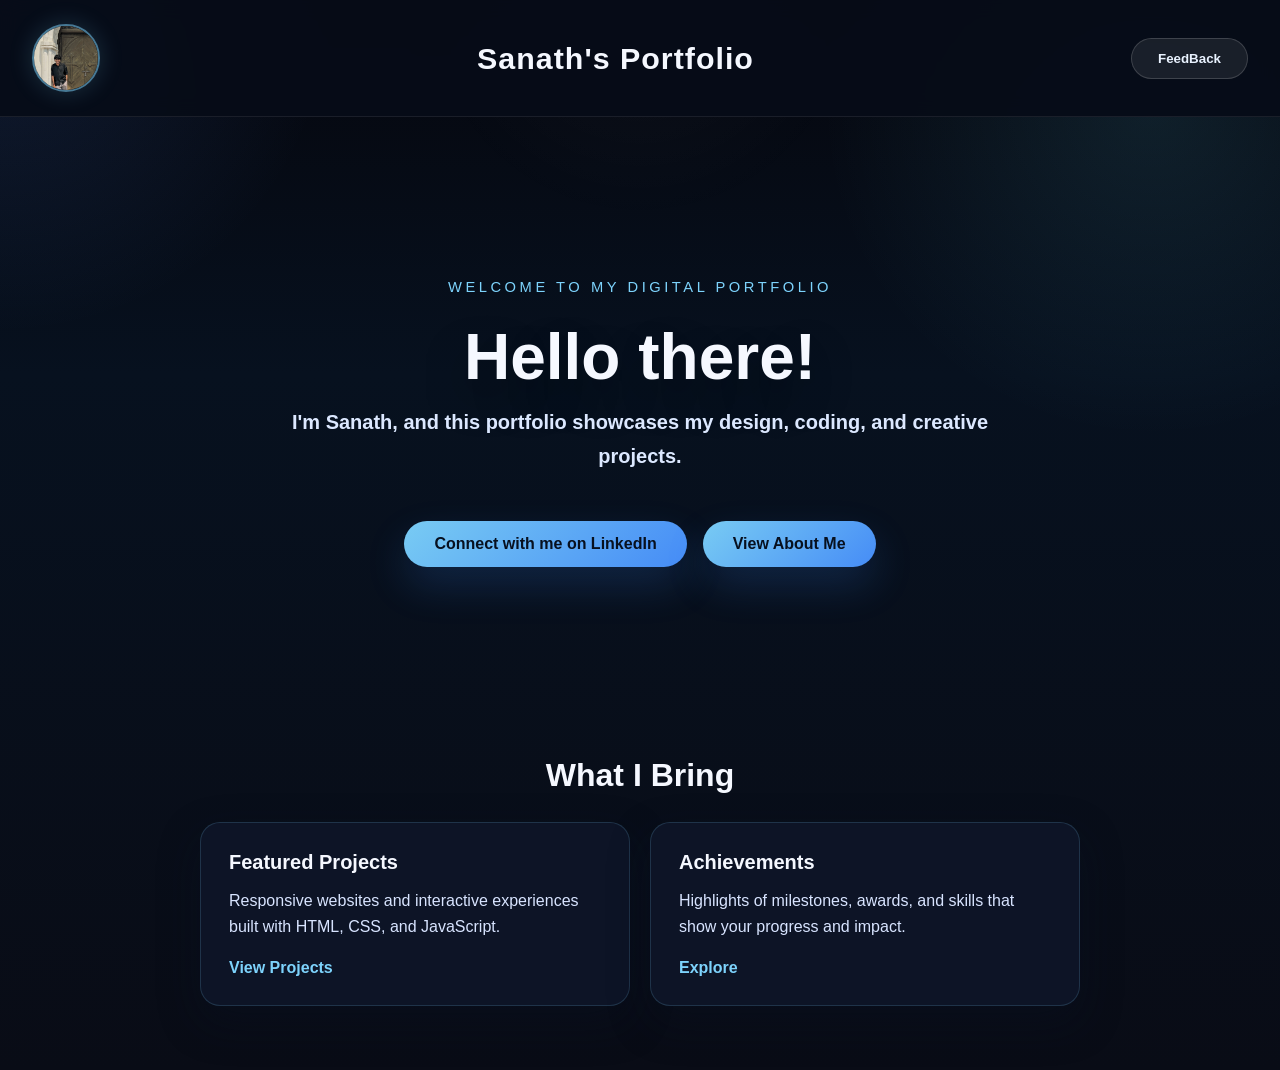
==== home.html @ be4a0561 "Portfolio Commit" ====
<!DOCTYPE html>
<html lang="en">
<head>
    <meta charset="UTF-8">
    <meta name="viewport" content="width=device-width, initial-scale=1.0">
    <link rel="stylesheet" href="home.css">
    <title>Home</title>
</head>
<body>
    <div class="header">
        <img id="profilepic" src="PXL_20260307_061807621-02.jpeg" alt="MERA PIC">
        <h3 id="Heading">Sanath's Portfolio</h3>
        <button id="feedback">FeedBack</button>
    </div>
    <div class="box">
        <div class="hero-text">
            <p class="eyebrow">Welcome to my digital portfolio</p>
            <h1>Hello there!</h1>
            <h3>I'm Sanath, and this portfolio showcases my design, coding, and creative projects.</h3>
            <div class="hero-actions">
                <button id="linkedin-popup">Connect with me on LinkedIn</button>
                <a href="myself.html" class="secondary-button">View About Me</a>
            </div>
        </div>
    </div>

    <section class="highlights">
        <h2 class="section-heading">What I Bring</h2>
        <div class="feature-cards">
            <article class="card">
                <h3>Featured Projects</h3>
                <p>Responsive websites and interactive experiences built with HTML, CSS, and JavaScript.</p>
                <a href="projects.html">View Projects</a>
            </article>
            <article class="card">
                <h3>Achievements</h3>
                <p>Highlights of milestones, awards, and skills that show your progress and impact.</p>
                <a href="Achievements.html">Explore</a>
            </article>
        </div>
    </section>

    <!-- Feedback Modal -->
    <div id="feedback-modal" class="popup-modal">
        <div class="popup-content feedback-form">
            <span class="close-button" id="feedback-close">&times;</span>
            <h2>Send Feedback</h2>
            <form id="feedback-form" action="mailto:sanath.lal2023@gmail.com?subject=Portfolio Feedback" method="POST" enctype="text/plain">
                <label for="name">Name:</label>
                <input type="text" id="name" name="name" required>
                
                <label for="email">Email:</label>
                <input type="email" id="email" name="email" required>
                
                <label for="message">Message:</label>
                <textarea id="message" name="message" rows="5" required></textarea>
                
                <button type="submit">Submit Feedback</button>
            </form>
        </div>
    </div>
    
    <!-- LinkedIn QR Modal -->
    <div id="linkedin-modal" class="popup-modal">
        <div class="popup-content">
            <span class="close-button" id="linkedin-close">&times;</span>
            <h2>Scan to Connect on LinkedIn</h2>
            <img src="linkedin-qr.jpeg" alt="LinkedIn QR Code" class="qr-image">
            <p class="modal-text">Or visit me directly at <a href="https://linkedin.com/in/yourprofile" target="_blank" rel="noreferrer">linkedin.com/in/yourprofile</a></p>
        </div>
    </div>
    
    <script>
        // Feedback Modal
        const feedbackButton = document.getElementById('feedback');
        const feedbackModal = document.getElementById('feedback-modal');
        const feedbackClose = document.getElementById('feedback-close');

        feedbackButton.addEventListener('click', () => {
            feedbackModal.style.display = 'flex';
        });

        feedbackClose.addEventListener('click', () => {
            feedbackModal.style.display = 'none';
        });

        window.addEventListener('click', (event) => {
            if (event.target === feedbackModal) {
                feedbackModal.style.display = 'none';
            }
        });

        // LinkedIn Modal
        const linkedinButton = document.getElementById('linkedin-popup');
        const linkedinModal = document.getElementById('linkedin-modal');
        const linkedinClose = document.getElementById('linkedin-close');

        linkedinButton.addEventListener('click', () => {
            linkedinModal.style.display = 'flex';
        });

        linkedinClose.addEventListener('click', () => {
            linkedinModal.style.display = 'none';
        });

        window.addEventListener('click', (event) => {
            if (event.target === linkedinModal) {
                linkedinModal.style.display = 'none';
            }
        });
    </script>
</body>
</html>
---- home.css ----
/* ============== Global Dark Theme ============== */
* {
    margin: 0;
    padding: 0;
    box-sizing: border-box;
}

body {
    min-height: 100vh;
    font-family: 'Franklin Gothic Medium', 'Arial Narrow', Arial, sans-serif;
    background: radial-gradient(circle at top left, rgba(87, 146, 255, 0.14), transparent 20%),
                radial-gradient(circle at 90% 10%, rgba(104, 228, 255, 0.1), transparent 22%),
                linear-gradient(180deg, #05060d 0%, #07111f 35%, #090c16 100%);
    color: #eef4ff;
    overflow-x: hidden;
}

body::before {
    content: '';
    position: fixed;
    inset: 0;
    background: radial-gradient(circle at 50% 0%, rgba(255,255,255,0.04), transparent 20%);
    pointer-events: none;
}

/* Header */
.header {
    display: flex;
    align-items: center;
    justify-content: space-between;
    padding: 24px 32px;
    background: rgba(7, 12, 24, 0.94);
    border-bottom: 1px solid rgba(255, 255, 255, 0.08);
    backdrop-filter: blur(10px);
}

#profilepic {
    width: 68px;
    height: 68px;
    border-radius: 50%;
    object-fit: cover;
    border: 2px solid rgba(125, 211, 252, 0.55);
    box-shadow: 0 0 24px rgba(125, 211, 252, 0.18);
    transition: transform 0.3s ease, box-shadow 0.3s ease;
}

#profilepic:hover {
    transform: scale(1.05);
    box-shadow: 0 0 30px rgba(125, 211, 252, 0.28);
}

#Heading {
    margin: 0;
    font-size: 1.9rem;
    letter-spacing: 1px;
    color: #f5f8ff;
}

#feedback {
    padding: 12px 26px;
    background: rgba(255, 255, 255, 0.08);
    color: #e9f2ff;
    border: 1px solid rgba(255, 255, 255, 0.16);
    border-radius: 999px;
    cursor: pointer;
    transition: transform 0.25s ease, background 0.25s ease, color 0.25s ease;
    font-weight: 700;
}

#feedback:hover {
    transform: translateY(-1px);
    background: rgba(125, 211, 252, 0.16);
    color: #d8f0ff;
}

/* Navigation */
.menus {
    display: flex;
    flex-wrap: wrap;
    justify-content: center;
    gap: 24px;
    padding: 22px 32px;
    background: rgba(7, 12, 24, 0.76);
    border-bottom: 1px solid rgba(255, 255, 255, 0.08);
}

.menus a {
    color: #dfe7ff;
    text-decoration: none;
    font-size: 1rem;
    letter-spacing: 0.4px;
    transition: color 0.28s ease, transform 0.28s ease;
}

.menus a:hover {
    color: #7dd3fc;
    transform: translateY(-2px);
}

/* Hero Banner */
.box {
    display: flex;
    align-items: center;
    justify-content: center;
    min-height: 60vh;
    margin: 36px auto 64px;
    max-width: 1140px;
    padding: 2rem;
}

.hero-text {
    text-align: center;
    max-width: 800px;
    gap: 18px;
    display: flex;
    flex-direction: column;
    align-items: center;
}

.hero-text h1 {
    margin: 0;
    color: #f5f8ff;
    font-size: clamp(2.8rem, 5vw, 4.8rem);
    line-height: 0.95;
    text-shadow: 0 20px 40px rgba(0, 0, 0, 0.35);
}

.hero-text .eyebrow {
    text-transform: uppercase;
    letter-spacing: 0.24em;
    color: #7dd3fc;
    font-size: 0.92rem;
    margin-bottom: 14px;
}

.hero-text h3 {
    margin: 0;
    max-width: 720px;
    color: #dce8ff;
    font-size: 1.25rem;
    line-height: 1.7;
}

.hero-actions {
    display: flex;
    flex-wrap: wrap;
    justify-content: center;
    gap: 16px;
    margin-top: 30px;
}

.hero-text button,
.secondary-button {
    padding: 14px 30px;
    border: none;
    border-radius: 999px;
    background: linear-gradient(135deg, rgba(125, 211, 252, 0.96), rgba(72, 145, 255, 0.96));
    color: #07101f;
    font-size: 1rem;
    font-weight: 700;
    cursor: pointer;
    transition: transform 0.25s ease, box-shadow 0.25s ease, background 0.25s ease;
    box-shadow: 0 18px 40px rgba(56, 138, 255, 0.18);
    text-decoration: none;
}

.hero-text button:hover,
.secondary-button:hover {
    transform: translateY(-2px);
    box-shadow: 0 22px 45px rgba(56, 138, 255, 0.25);
}

.highlights {
    max-width: 1140px;
    margin: 0 auto 64px;
    padding: 0 32px;
}

.section-heading {
    font-size: 2rem;
    color: #f5f8ff;
    text-align: center;
    margin-bottom: 28px;
}

.feature-cards {
    display: grid;
    grid-template-columns: repeat(2, minmax(260px, 1fr));
    gap: 20px;
    justify-content: center;
    max-width: 880px;
    margin: 0 auto;
}

.card {
    background: rgba(14, 22, 40, 0.94);
    border: 1px solid rgba(125, 211, 252, 0.16);
    border-radius: 20px;
    padding: 28px;
    box-shadow: 0 16px 40px rgba(9, 16, 33, 0.35);
}

.card h3 {
    margin-top: 0;
    color: #f5f8ff;
    font-size: 1.25rem;
}

.card p {
    color: #d8e4ff;
    line-height: 1.6;
    margin: 14px 0 20px;
}

.card a {
    color: #7dd3fc;
    text-decoration: none;
    font-weight: 700;
}

.card a:hover {
    text-decoration: underline;
}

/* Popup Modal */
.popup-modal {
    display: none;
    position: fixed;
    z-index: 1000;
    left: 0;
    top: 0;
    width: 100%;
    height: 100%;
    background-color: rgba(0, 0, 0, 0.8);
    justify-content: center;
    align-items: center;
    animation: fadeIn 0.3s ease-out;
}

.qr-image,
.popup-image {
    max-width: 100%;
    max-height: 100%;
    border-radius: 8px;
    box-shadow: 0 4px 20px rgba(0, 0, 0, 0.3);
}

.modal-text {
    color: #d8e4ff;
    font-size: 0.95rem;
    line-height: 1.6;
    margin-top: 18px;
}

.modal-text a {
    color: #7dd3fc;
    text-decoration: none;
}

.modal-text a:hover {
    text-decoration: underline;
}

@media (max-width: 900px) {
    .feature-cards {
        grid-template-columns: 1fr;
    }
}

@media (max-width: 640px) {
    .hero-text h1 {
        font-size: 2.6rem;
    }

    .header,
    .menus,
    .highlights {
        padding-left: 20px;
        padding-right: 20px;
    }
}

.popup-content {
    position: relative;
    max-width: 500px;
    max-height: 80vh;
    background: rgba(26, 26, 26, 0.95);
    border-radius: 10px;
    padding: 20px;
    box-shadow: 0 10px 40px rgba(0, 0, 0, 0.5);
    text-align: center;
}

.close-button {
    position: absolute;
    top: 10px;
    right: 15px;
    color: #ffffff;
    font-size: 28px;
    font-weight: bold;
    cursor: pointer;
    transition: color 0.3s;
}

.close-button:hover {
    color: #7dd3fc;
}

.popup-image {
    max-width: 100%;
    max-height: 100%;
    border-radius: 8px;
    box-shadow: 0 4px 20px rgba(0, 0, 0, 0.3);
}

@keyframes fadeIn {
    from { opacity: 0; }
    to { opacity: 1; }
}

/* Feedback Form */
.feedback-form {
    text-align: left;
}

.feedback-form h2 {
    color: #f5f8ff;
    margin-bottom: 20px;
    text-align: center;
}

.feedback-form label {
    display: block;
    margin: 10px 0 5px;
    color: #dfe7ff;
    font-weight: 600;
}

.feedback-form input,
.feedback-form textarea {
    width: 100%;
    padding: 10px;
    border: 1px solid rgba(255, 255, 255, 0.2);
    border-radius: 5px;
    background: rgba(255, 255, 255, 0.1);
    color: #f5f8ff;
    font-family: inherit;
    box-sizing: border-box;
}

.feedback-form input:focus,
.feedback-form textarea:focus {
    outline: none;
    border-color: #7dd3fc;
    box-shadow: 0 0 5px rgba(125, 211, 252, 0.5);
}

.feedback-form button[type="submit"] {
    width: 100%;
    padding: 12px;
    margin-top: 15px;
    border: none;
    border-radius: 5px;
    background: linear-gradient(135deg, rgba(125, 211, 252, 0.96), rgba(72, 145, 255, 0.96));
    color: #07101f;
    font-size: 1rem;
    font-weight: 700;
    cursor: pointer;
    transition: transform 0.25s ease;
}

.feedback-form button[type="submit"]:hover {
    transform: translateY(-2px);
}

/* Responsive */
@media (max-width: 900px) {
    .header,
    .menus {
        padding-left: 18px;
        padding-right: 18px;
    }

    .menus {
        justify-content: center;
    }
}

@media (max-width: 680px) {
    .header {
        flex-direction: column;
        gap: 18px;
        text-align: center;
    }

    .hero-text h1 {
        font-size: 2.6rem;
    }

    .hero-text h3 {
        font-size: 1rem;
    }

    .hero-text button {
        width: 100%;
        max-width: 320px;
    }

    .qr-code {
        right: 16px;
        bottom: 16px;
        width: 180px;
    }
}
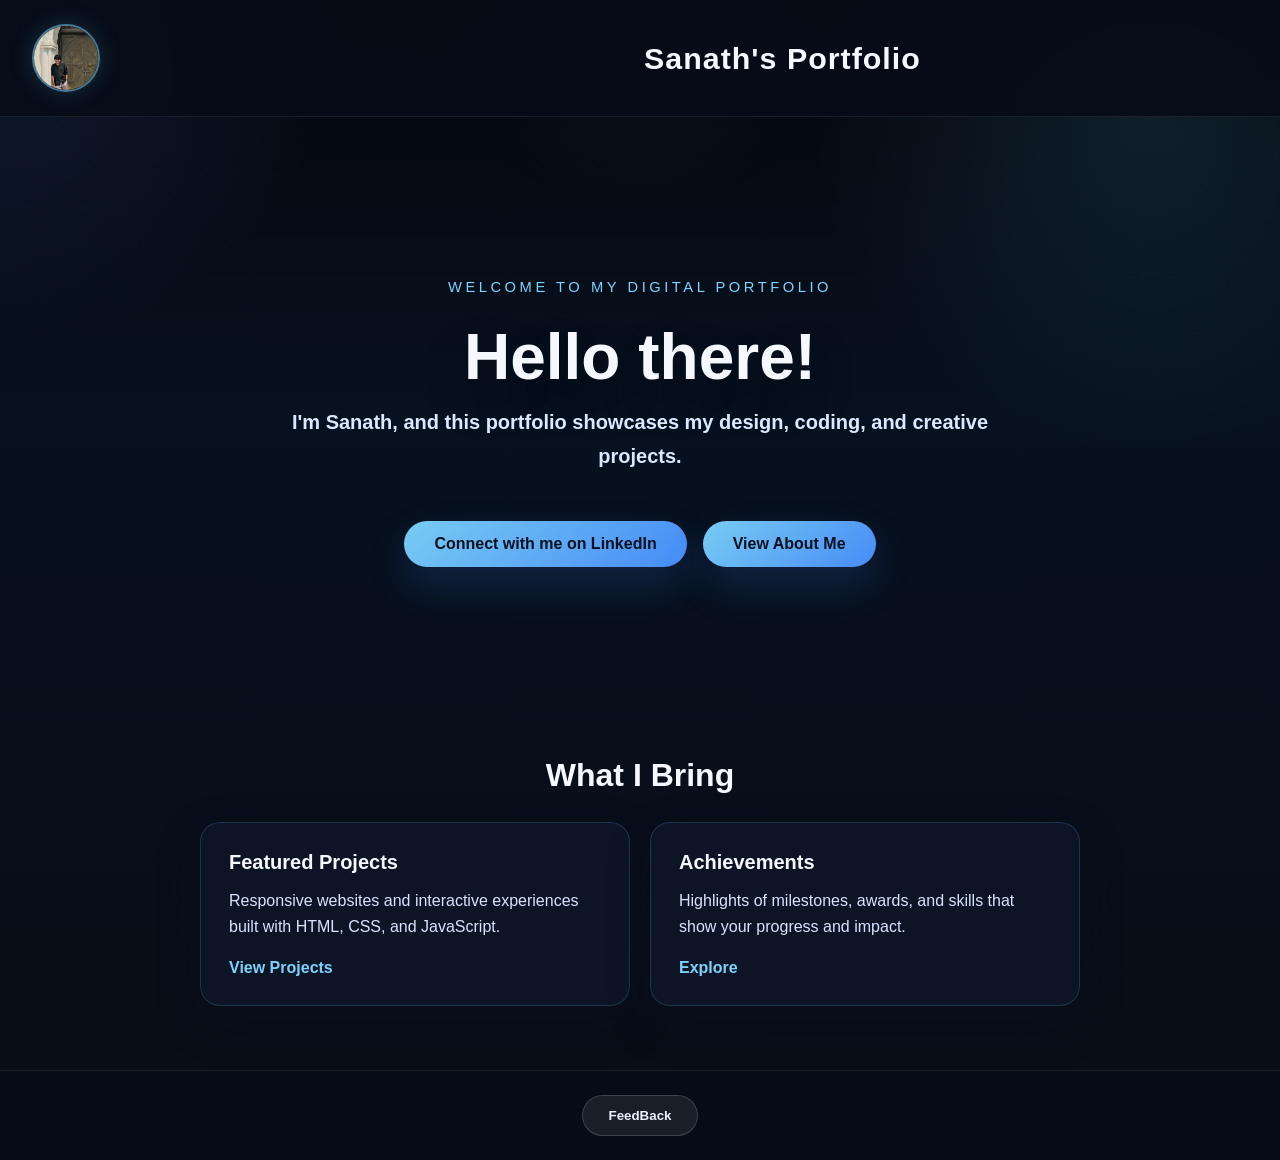
==== commit a26d5b56: "FeedBack changes" ====
--- a/home.html
+++ b/home.html
@@ -8,9 +8,8 @@
 </head>
 <body>
     <div class="header">
-        <img id="profilepic" src="PXL_20260307_061807621-02.jpeg" alt="MERA PIC">
+        <img id="profilepic" src="Assets/PXL_20260307_061807621-02.jpeg" alt="MERA PIC">
         <h3 id="Heading">Sanath's Portfolio</h3>
-        <button id="feedback">FeedBack</button>
     </div>
     <div class="box">
         <div class="hero-text">
@@ -65,11 +64,16 @@
         <div class="popup-content">
             <span class="close-button" id="linkedin-close">&times;</span>
             <h2>Scan to Connect on LinkedIn</h2>
-            <img src="linkedin-qr.jpeg" alt="LinkedIn QR Code" class="qr-image">
-            <p class="modal-text">Or visit me directly at <a href="https://linkedin.com/in/yourprofile" target="_blank" rel="noreferrer">linkedin.com/in/yourprofile</a></p>
+            <img src="Assets/linkedin-qr.jpeg" alt="LinkedIn QR Code" class="qr-image">
+            <p class="modal-text">Or visit me directly at <a href="https://www.linkedin.com/in/sanath-lal-shibu-lekha-b1a543371/" target="_blank" rel="noreferrer">linkedin.com/in/yourprofile</a></p>
         </div>
     </div>
     
+    <!-- Footer -->
+    <div class="footer">
+        <button id="feedback">FeedBack</button>
+    </div>
+
     <script>
         // Feedback Modal
         const feedbackButton = document.getElementById('feedback');
--- a/home.css
+++ b/home.css
@@ -27,7 +27,6 @@
 .header {
     display: flex;
     align-items: center;
-    justify-content: space-between;
     padding: 24px 32px;
     background: rgba(7, 12, 24, 0.94);
     border-bottom: 1px solid rgba(255, 255, 255, 0.08);
@@ -50,28 +49,14 @@
 }
 
 #Heading {
+    position: relative;
+    left: 34rem;
     margin: 0;
     font-size: 1.9rem;
     letter-spacing: 1px;
     color: #f5f8ff;
 }
 
-#feedback {
-    padding: 12px 26px;
-    background: rgba(255, 255, 255, 0.08);
-    color: #e9f2ff;
-    border: 1px solid rgba(255, 255, 255, 0.16);
-    border-radius: 999px;
-    cursor: pointer;
-    transition: transform 0.25s ease, background 0.25s ease, color 0.25s ease;
-    font-weight: 700;
-}
-
-#feedback:hover {
-    transform: translateY(-1px);
-    background: rgba(125, 211, 252, 0.16);
-    color: #d8f0ff;
-}
 
 /* Navigation */
 .menus {
@@ -412,3 +397,31 @@
         width: 180px;
     }
 }
+
+
+/* Footer */
+.footer {
+    text-align: center;
+    padding: 24px 32px;
+    bottom: 0;
+    background: rgba(7, 12, 24, 0.94);
+    border-top: 1px solid rgba(255, 255, 255, 0.08);
+    backdrop-filter: blur(10px);
+}
+
+#feedback {
+    padding: 12px 26px;
+    background: rgba(255, 255, 255, 0.08);
+    color: #e9f2ff;
+    border: 1px solid rgba(255, 255, 255, 0.16);
+    border-radius: 999px;
+    cursor: pointer;
+    transition: transform 0.25s ease, background 0.25s ease, color 0.25s ease;
+    font-weight: 700;
+}
+
+#feedback:hover {
+    transform: translateY(-1px);
+    background: rgba(125, 211, 252, 0.16);
+    color: #d8f0ff;
+}
